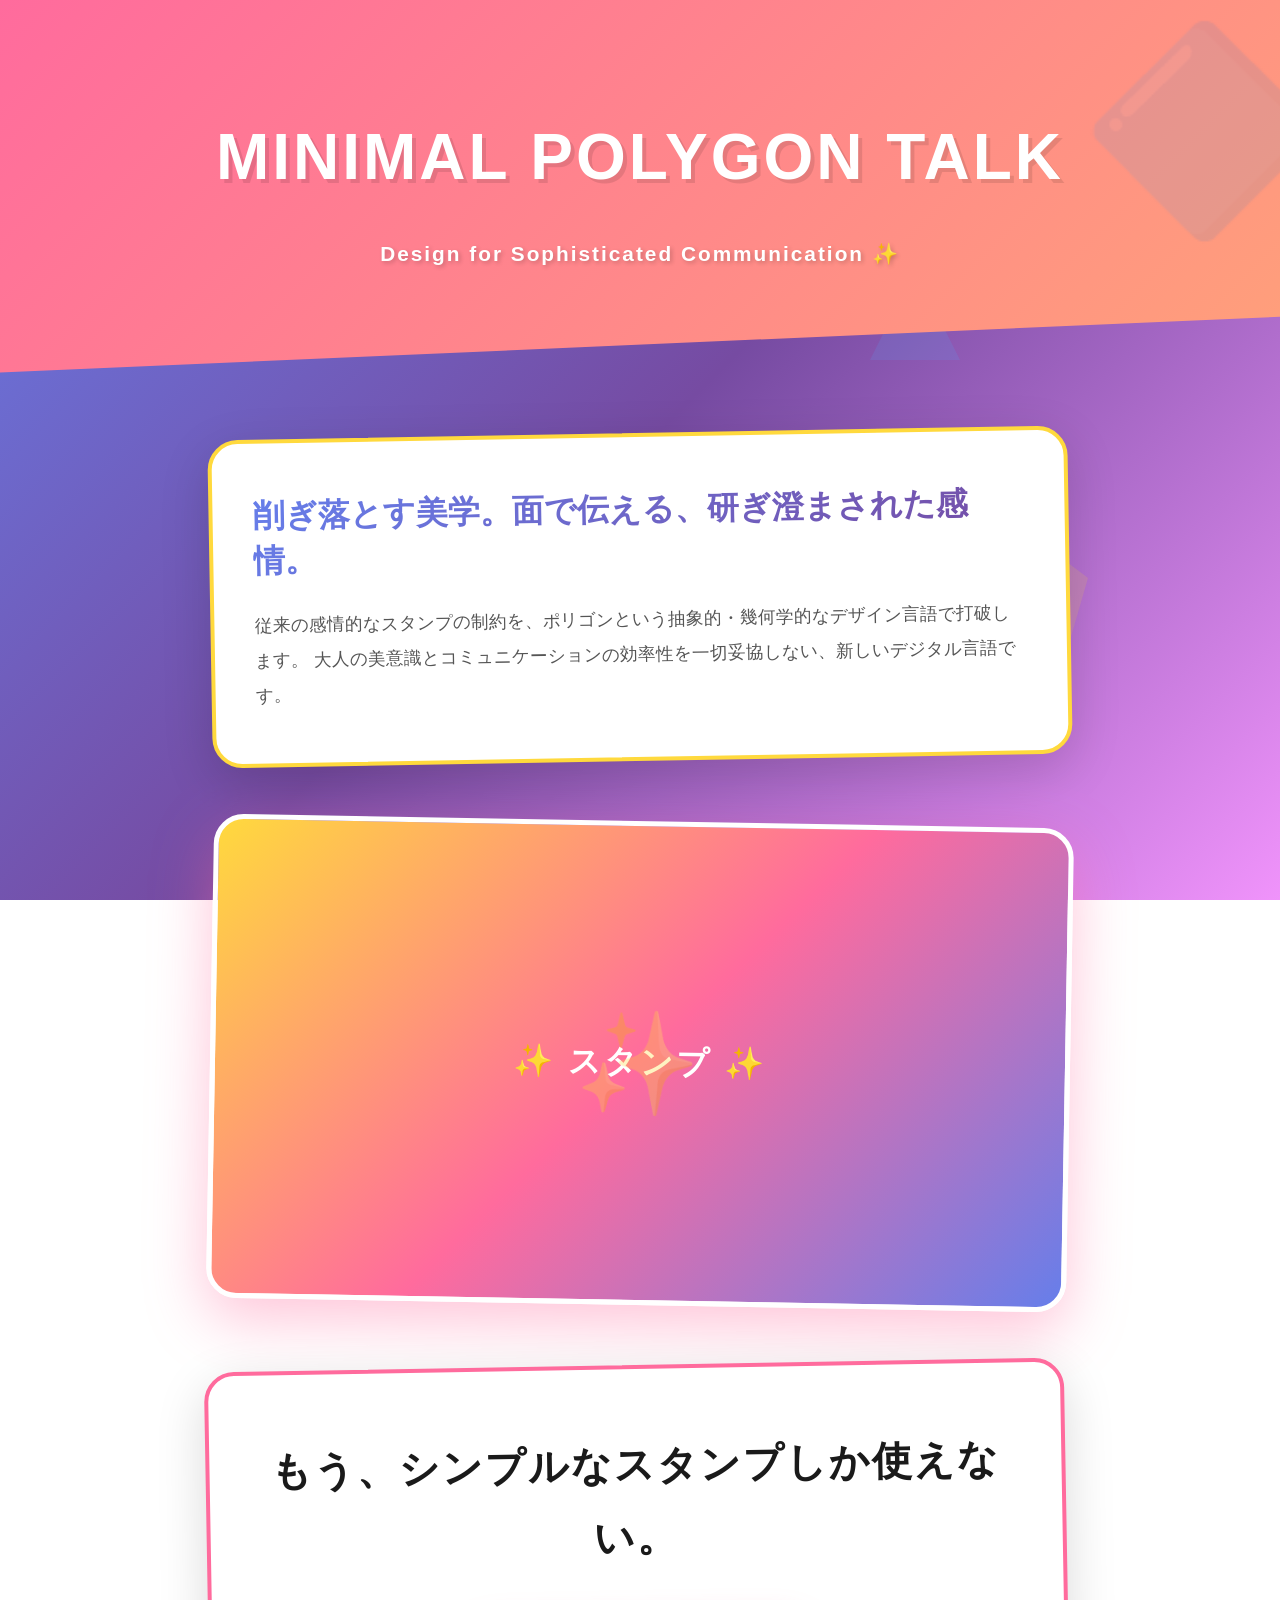
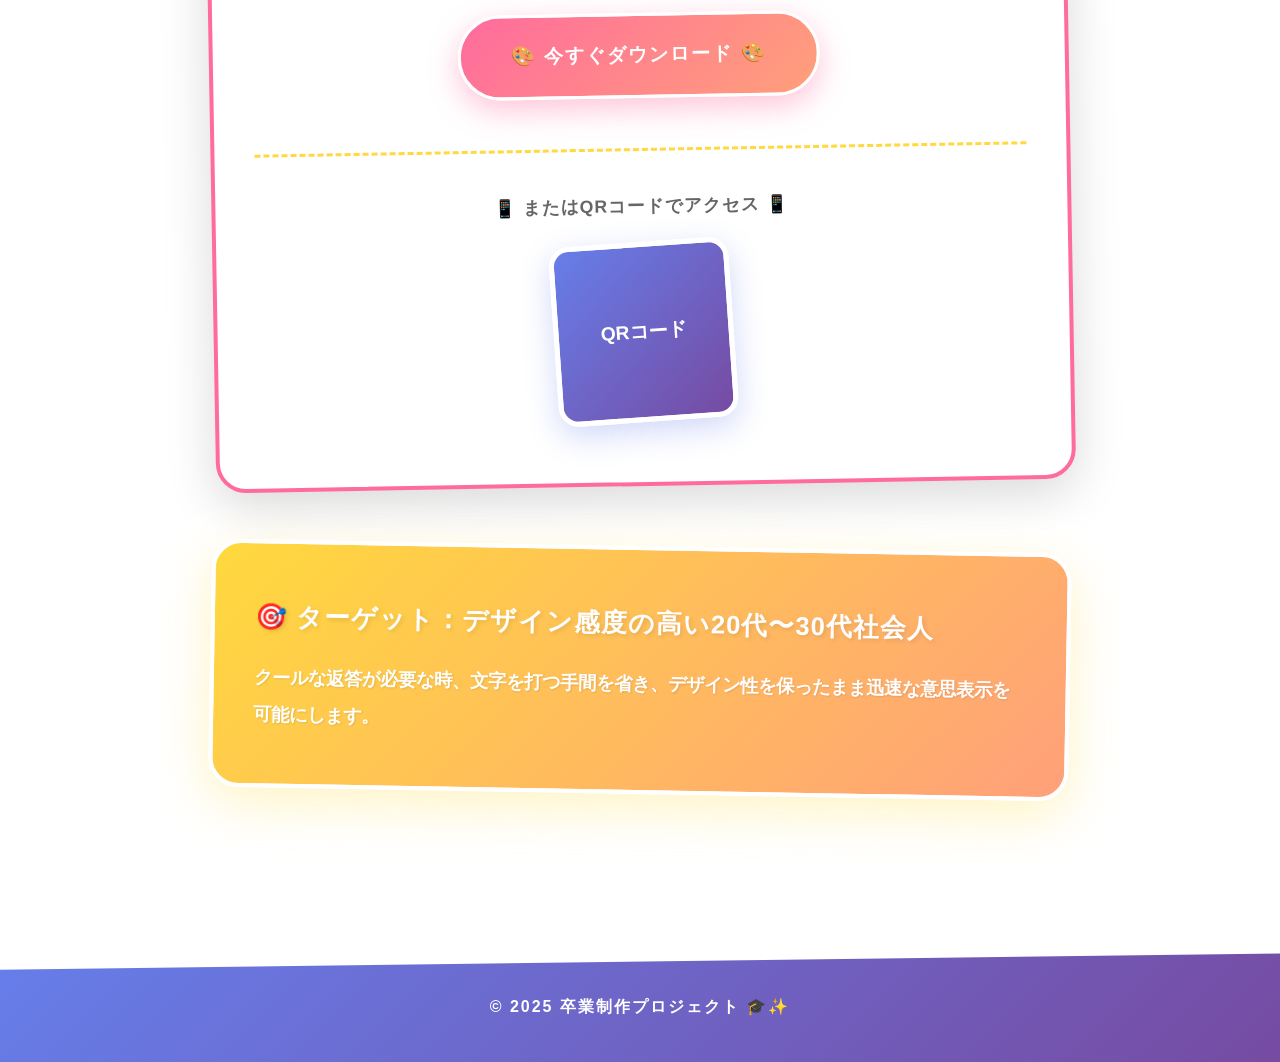
==== index.html @ ce1e74d0 "Rename polygon_stamp_lp.html to index.html" ====
<!DOCTYPE html>
<html lang="ja">
<head>
    <meta charset="UTF-8">
    <meta name="viewport" content="width=device-width, initial-scale=1.0">
    <title>Minimal Polygon Talk - 大人のためのLINEスタンプ</title>
    <style>
        /* ベースリセット */
        * {
            margin: 0;
            padding: 0;
            box-sizing: border-box;
        }
        
        body {
            font-family: 'Helvetica Neue', 'Noto Sans JP', Arial, sans-serif;
            background: linear-gradient(135deg, #667eea 0%, #764ba2 50%, #f093fb 100%);
            background-attachment: fixed;
            color: #333;
            line-height: 1.8;
            text-align: center;
            overflow-x: hidden;
        }
        
        /* 浮遊する図形 */
        .floating-shapes {
            position: fixed;
            top: 0;
            left: 0;
            width: 100%;
            height: 100%;
            pointer-events: none;
            z-index: 0;
            overflow: hidden;
        }
        
        .shape {
            position: absolute;
            opacity: 0.15;
        }
        
        .shape:nth-child(1) {
            width: 80px;
            height: 80px;
            background: #ff6b9d;
            clip-path: polygon(50% 0%, 100% 50%, 50% 100%, 0% 50%);
            top: 10%;
            left: 10%;
            animation: float 20s infinite ease-in-out;
        }
        
        .shape:nth-child(2) {
            width: 100px;
            height: 100px;
            background: #ffd93d;
            clip-path: polygon(50% 0%, 100% 38%, 82% 100%, 18% 100%, 0% 38%);
            top: 60%;
            right: 15%;
            animation: float 15s infinite ease-in-out 2s;
        }
        
        .shape:nth-child(3) {
            width: 60px;
            height: 60px;
            background: #6bcf7f;
            clip-path: polygon(30% 0%, 70% 0%, 100% 30%, 100% 70%, 70% 100%, 30% 100%, 0% 70%, 0% 30%);
            bottom: 20%;
            left: 20%;
            animation: float 18s infinite ease-in-out 4s;
        }
        
        .shape:nth-child(4) {
            width: 90px;
            height: 90px;
            background: #4facfe;
            clip-path: polygon(50% 0%, 0% 100%, 100% 100%);
            top: 30%;
            right: 25%;
            animation: float 22s infinite ease-in-out 1s;
        }
        
        @keyframes float {
            0%, 100% { transform: translate(0, 0) rotate(0deg); }
            25% { transform: translate(30px, -30px) rotate(90deg); }
            50% { transform: translate(0, -60px) rotate(180deg); }
            75% { transform: translate(-30px, -30px) rotate(270deg); }
        }
        
        /* ヘッダー */
        .header {
            background: linear-gradient(135deg, #ff6b9d 0%, #ffa07a 100%);
            color: white;
            padding: 100px 20px;
            position: relative;
            overflow: hidden;
            clip-path: polygon(0 0, 100% 0, 100% 85%, 0 100%);
        }
        
        .header::before {
            content: '🔷';
            position: absolute;
            font-size: 200px;
            opacity: 0.1;
            top: -50px;
            right: -50px;
            animation: spin 20s linear infinite;
        }
        
        @keyframes spin {
            from { transform: rotate(0deg); }
            to { transform: rotate(360deg); }
        }
        
        .header-content {
            position: relative;
            z-index: 1;
        }
        
        .header h1 {
            font-size: clamp(2.5em, 6vw, 4em);
            font-weight: 900;
            margin: 0;
            letter-spacing: 3px;
            text-transform: uppercase;
            animation: bounce 2s ease-in-out infinite;
            text-shadow: 4px 4px 0px rgba(0,0,0,0.1);
        }
        
        @keyframes bounce {
            0%, 100% { transform: translateY(0); }
            50% { transform: translateY(-10px); }
        }
        
        .tagline {
            font-size: clamp(1em, 2.5vw, 1.3em);
            color: #fff;
            margin-top: 20px;
            letter-spacing: 2px;
            font-weight: 600;
            text-shadow: 2px 2px 4px rgba(0,0,0,0.2);
        }
        
        /* メインコンテンツ */
        .content {
            max-width: 900px;
            margin: 0 auto;
            padding: 60px 20px;
            position: relative;
            z-index: 1;
        }
        
        .concept {
            background: white;
            padding: 50px 40px;
            border-radius: 30px;
            box-shadow: 0 15px 50px rgba(0,0,0,0.15);
            margin-bottom: 60px;
            text-align: left;
            transform: rotate(-1deg);
            transition: all 0.3s ease;
            border: 4px solid #ffd93d;
        }
        
        .concept:hover {
            transform: rotate(0deg) scale(1.02);
            box-shadow: 0 20px 60px rgba(0,0,0,0.2);
        }
        
        .concept h2 {
            font-size: clamp(1.5em, 3.5vw, 2em);
            background: linear-gradient(135deg, #667eea 0%, #764ba2 100%);
            -webkit-background-clip: text;
            -webkit-text-fill-color: transparent;
            background-clip: text;
            margin-bottom: 25px;
            font-weight: 900;
            line-height: 1.4;
        }
        
        .concept p {
            font-size: 1.1em;
            color: #555;
            line-height: 2;
            font-weight: 500;
        }
        
        /* ビジュアルセクション */
        .visual {
            margin: 60px 0;
            position: relative;
            transform: rotate(1deg);
            transition: transform 0.3s ease;
        }
        
        .visual:hover {
            transform: rotate(0deg) scale(1.05);
        }
        
        .visual-placeholder {
            background: linear-gradient(135deg, #ffd93d 0%, #ff6b9d 50%, #667eea 100%);
            aspect-ratio: 16/9;
            border-radius: 30px;
            display: flex;
            align-items: center;
            justify-content: center;
            color: white;
            font-size: 2em;
            font-weight: 900;
            letter-spacing: 3px;
            box-shadow: 0 20px 60px rgba(255, 107, 157, 0.4);
            overflow: hidden;
            position: relative;
            border: 5px solid white;
        }
        
        .visual-placeholder::after {
            content: '✨';
            position: absolute;
            font-size: 100px;
            opacity: 0.3;
            animation: pulse-emoji 2s infinite;
        }
        
        @keyframes pulse-emoji {
            0%, 100% { transform: scale(1); opacity: 0.3; }
            50% { transform: scale(1.2); opacity: 0.6; }
        }
        
        .visual img {
            max-width: 100%;
            height: auto;
            border-radius: 30px;
            box-shadow: 0 20px 60px rgba(0,0,0,0.2);
            border: 5px solid white;
        }
        
        /* CTAセクション */
        .call-to-action {
            background: white;
            padding: 60px 40px;
            border-radius: 30px;
            box-shadow: 0 15px 50px rgba(0,0,0,0.15);
            margin-bottom: 60px;
            border: 4px solid #ff6b9d;
            transform: rotate(-1deg);
            transition: transform 0.3s ease;
        }
        
        .call-to-action:hover {
            transform: rotate(0deg);
        }
        
        .call-to-action h3 {
            color: #1a1a1a;
            font-size: clamp(1.8em, 4.5vw, 2.5em);
            margin-bottom: 30px;
            font-weight: 900;
            letter-spacing: 2px;
        }
        
        .buttons {
            margin: 40px 0;
        }
        
        .btn {
            display: inline-block;
            background: linear-gradient(135deg, #ff6b9d 0%, #ffa07a 100%);
            color: white;
            padding: 22px 50px;
            text-decoration: none;
            border-radius: 50px;
            font-weight: 900;
            font-size: 1.2em;
            letter-spacing: 2px;
            transition: all 0.3s ease;
            box-shadow: 0 10px 30px rgba(255, 107, 157, 0.4);
            position: relative;
            text-transform: uppercase;
            border: 3px solid white;
        }
        
        .btn:hover {
            transform: translateY(-5px) scale(1.05);
            box-shadow: 0 15px 40px rgba(255, 107, 157, 0.6);
            animation: wiggle 0.5s ease-in-out;
        }
        
        @keyframes wiggle {
            0%, 100% { transform: translateY(-5px) rotate(0deg); }
            25% { transform: translateY(-5px) rotate(-5deg); }
            75% { transform: translateY(-5px) rotate(5deg); }
        }
        
        .btn span {
            position: relative;
            z-index: 1;
        }
        
        /* QRコード */
        .qr-code {
            margin-top: 50px;
            padding-top: 40px;
            border-top: 3px dashed #ffd93d;
        }
        
        .qr-code p {
            font-size: 1.1em;
            color: #666;
            margin-bottom: 20px;
            letter-spacing: 1px;
            font-weight: 700;
        }
        
        .qr-placeholder {
            width: 180px;
            height: 180px;
            margin: 0 auto;
            background: linear-gradient(135deg, #667eea 0%, #764ba2 100%);
            border: 5px solid white;
            border-radius: 20px;
            display: flex;
            align-items: center;
            justify-content: center;
            color: white;
            font-size: 1.2em;
            font-weight: 900;
            box-shadow: 0 10px 30px rgba(102, 126, 234, 0.3);
            transform: rotate(-3deg);
            transition: transform 0.3s ease;
        }
        
        .qr-placeholder:hover {
            transform: rotate(0deg) scale(1.1);
        }
        
        .qr-code img {
            width: 180px;
            height: 180px;
            border: 5px solid white;
            border-radius: 20px;
            padding: 10px;
            background: white;
            box-shadow: 0 10px 30px rgba(0,0,0,0.2);
        }
        
        /* 詳細セクション */
        .detail {
            background: linear-gradient(135deg, #ffd93d 0%, #ffa07a 100%);
            color: white;
            padding: 50px 40px;
            border-radius: 30px;
            margin-bottom: 40px;
            text-align: left;
            border: 4px solid white;
            transform: rotate(1deg);
            box-shadow: 0 15px 50px rgba(255, 217, 61, 0.3);
        }
        
        .detail h4 {
            font-size: 1.6em;
            margin-bottom: 20px;
            font-weight: 900;
            letter-spacing: 1px;
            text-shadow: 2px 2px 4px rgba(0,0,0,0.1);
        }
        
        .detail p {
            font-size: 1.15em;
            line-height: 2;
            font-weight: 600;
            text-shadow: 1px 1px 2px rgba(0,0,0,0.1);
        }
        
        /* フッター */
        .footer {
            background: linear-gradient(135deg, #667eea 0%, #764ba2 100%);
            color: white;
            padding: 40px 20px;
            font-size: 1em;
            letter-spacing: 2px;
            font-weight: 600;
            clip-path: polygon(0 15%, 100% 0, 100% 100%, 0 100%);
            margin-top: 60px;
        }
        
        /* レスポンシブ */
        @media (max-width: 768px) {
            .header {
                padding: 80px 20px;
            }
            
            .concept, .call-to-action, .detail {
                padding: 40px 25px;
                transform: rotate(0deg);
            }
            
            .content {
                padding: 40px 15px;
            }
            
            .shape {
                display: none;
            }
        }
    </style>
</head>
<body>
    <div class="floating-shapes">
        <div class="shape"></div>
        <div class="shape"></div>
        <div class="shape"></div>
        <div class="shape"></div>
    </div>
    
    <header class="header">
        <div class="header-content">
            <h1>Minimal Polygon Talk</h1>
            <p class="tagline">Design for Sophisticated Communication ✨</p>
        </div>
    </header>
    
    <main class="content">
        <section class="concept">
            <h2>削ぎ落とす美学。面で伝える、研ぎ澄まされた感情。</h2>
            <p>
                従来の感情的なスタンプの制約を、ポリゴンという抽象的・幾何学的なデザイン言語で打破します。
                大人の美意識とコミュニケーションの効率性を一切妥協しない、新しいデジタル言語です。
            </p>
        </section>
        
        <div class="visual">
            <div class="visual-placeholder">
                ✨ スタンプ ✨
            </div>
            <!-- 実際の画像がある場合は以下のコメントを外してください
            <img src="main_visual.png" alt="Minimal Polygon Talk LINEスタンプメイン画像">
            -->
        </div>
        
        <section class="call-to-action">
            <h3>もう、シンプルなスタンプしか使えない。</h3>
            <div class="buttons">
                <a href="#" class="btn">
                    <span>🎨 今すぐダウンロード 🎨</span>
                </a>
            </div>
            
            <div class="qr-code">
                <p>📱 またはQRコードでアクセス 📱</p>
                <div class="qr-placeholder">QRコード</div>
                <!-- 実際のQRコード画像がある場合は以下のコメントを外してください
                <img src="qr_code.png" alt="LINEスタンプQRコード">
                -->
            </div>
        </section>
        
        <section class="detail">
            <h4>🎯 ターゲット：デザイン感度の高い20代〜30代社会人</h4>
            <p>クールな返答が必要な時、文字を打つ手間を省き、デザイン性を保ったまま迅速な意思表示を可能にします。</p>
        </section>
    </main>
    
    <footer class="footer">
        <p>© 2025 卒業制作プロジェクト 🎓✨</p>
    </footer>
</body>
</html>
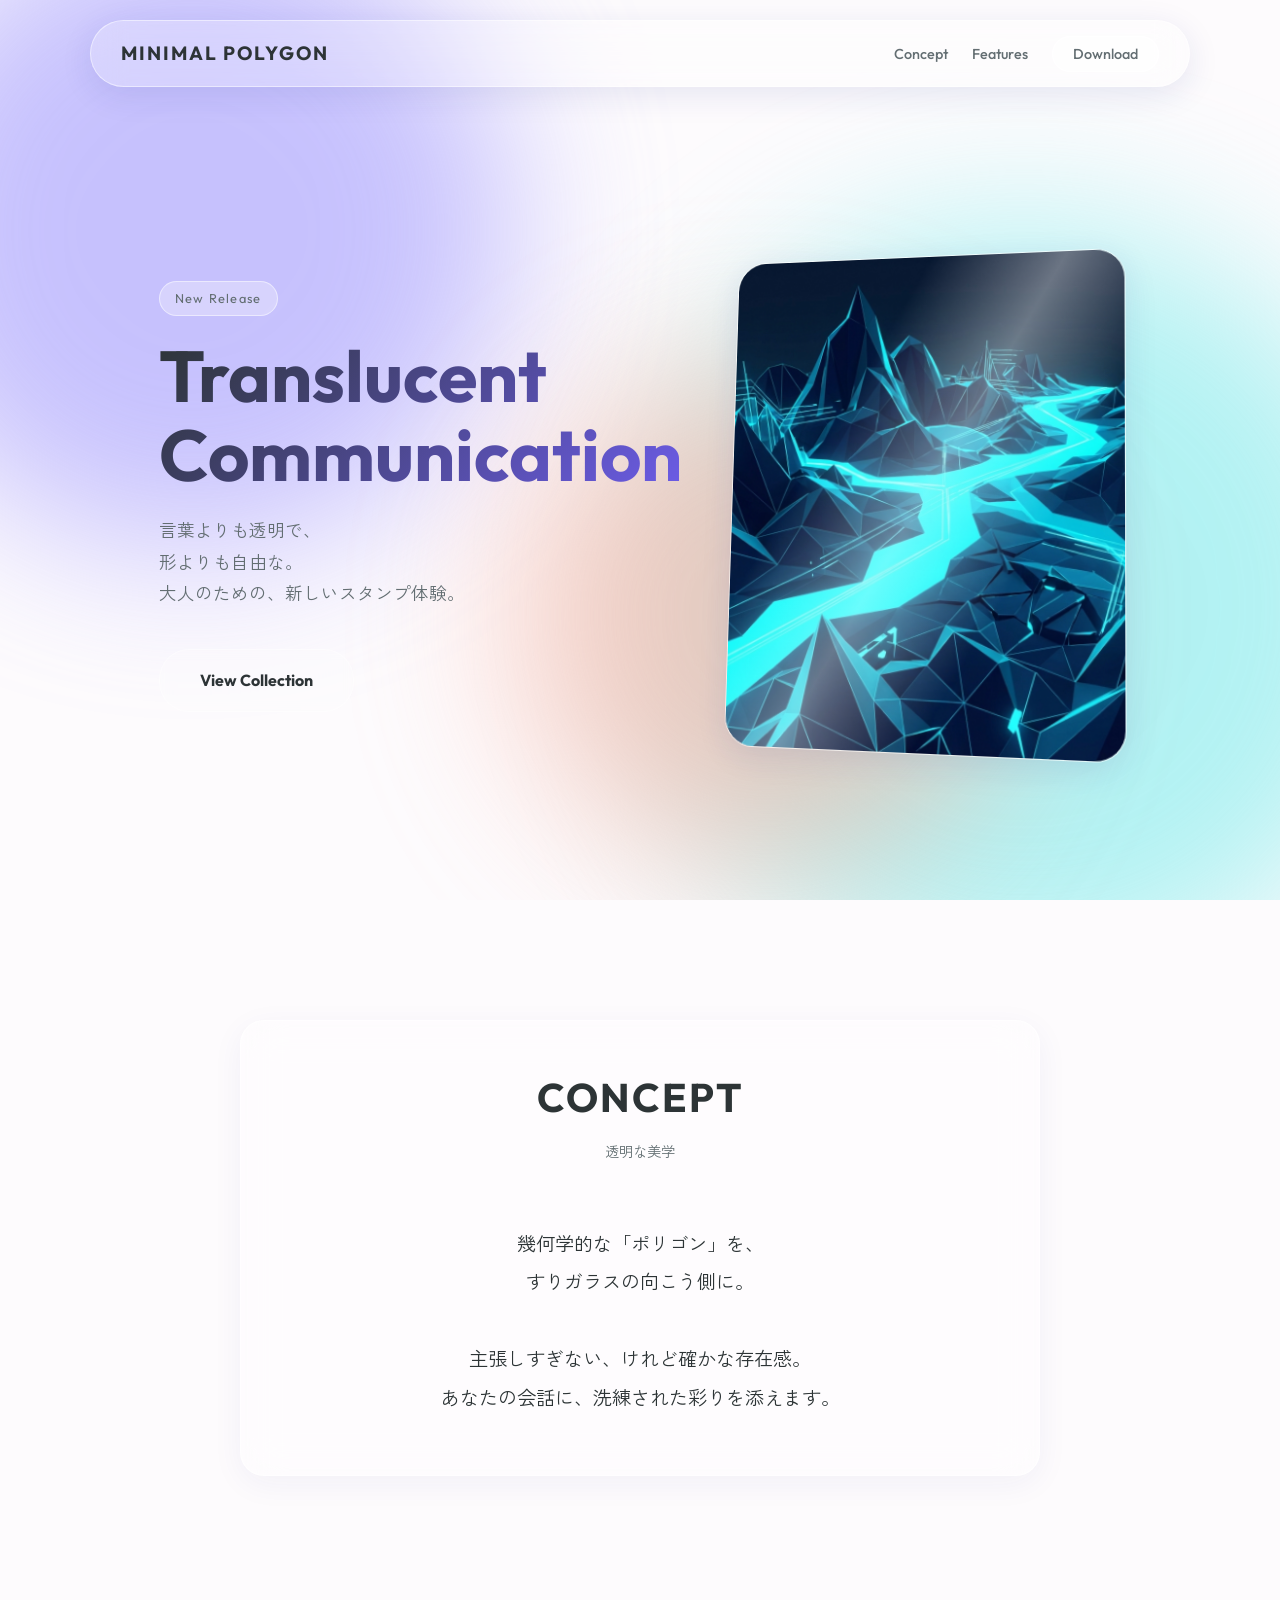
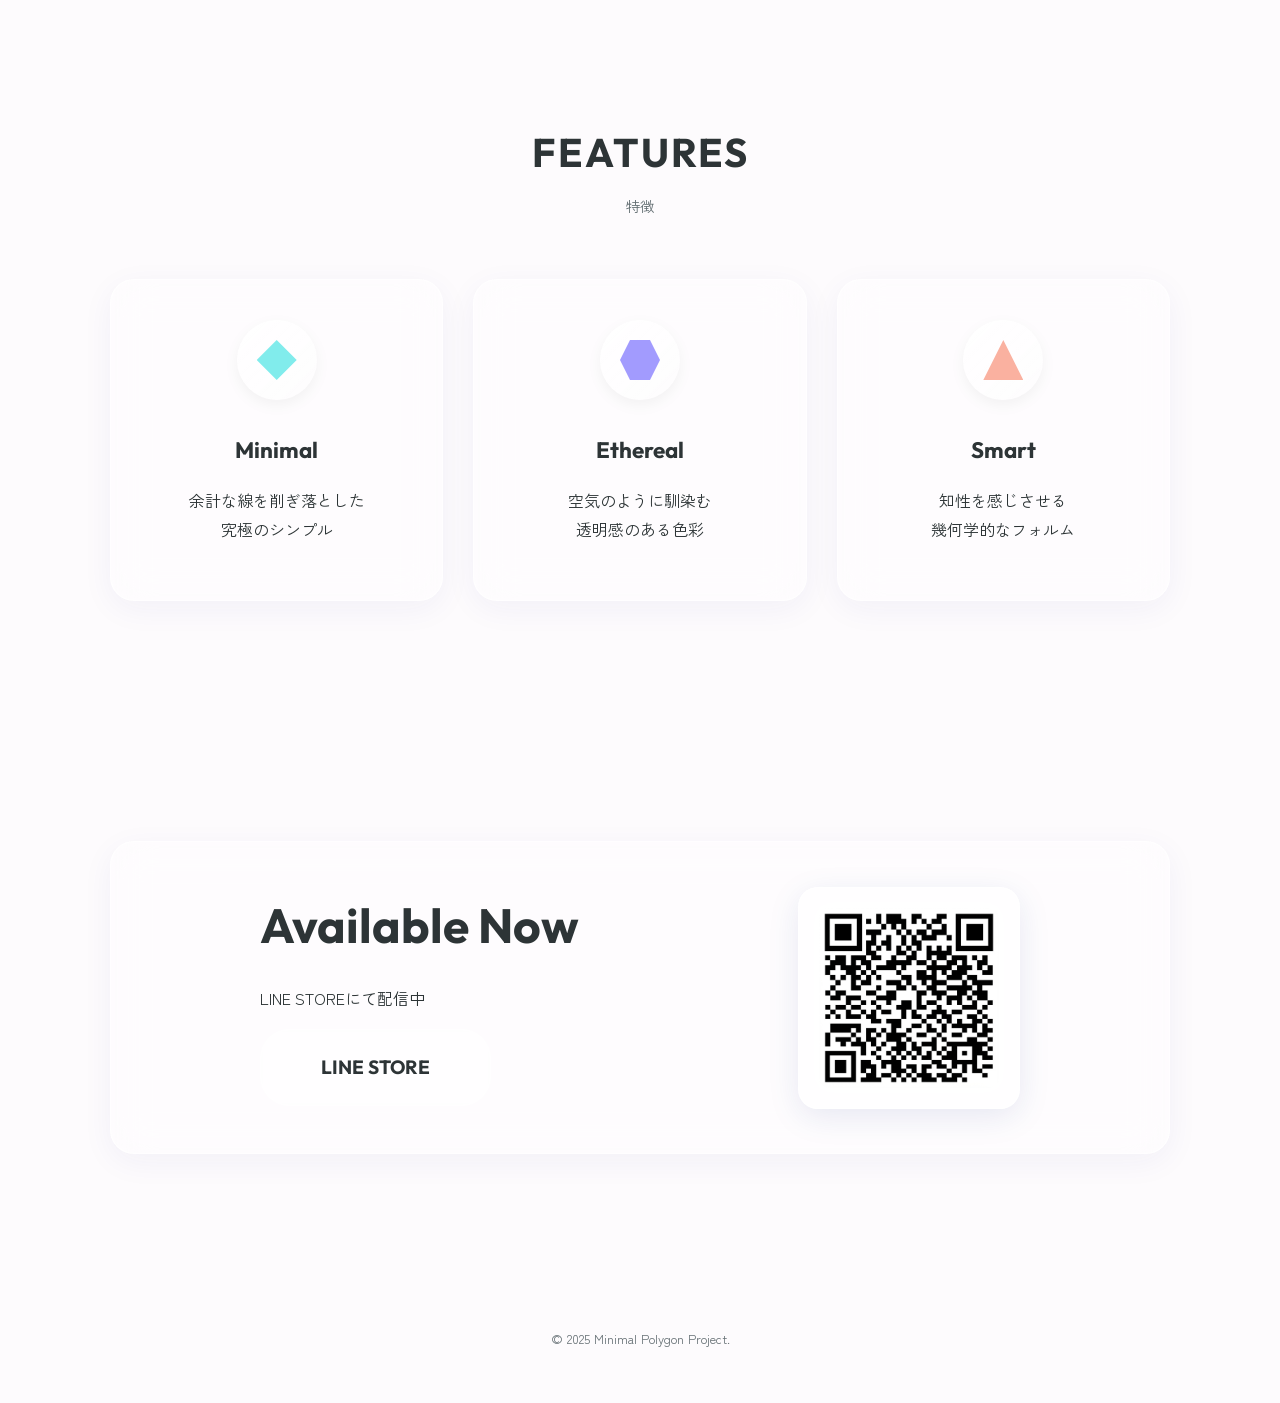
==== commit b33fc3a2: "Feat: Redesign website with Glassmorphism theme" ====
--- a/index.html
+++ b/index.html
@@ -1,467 +1,153 @@
 <!DOCTYPE html>
 <html lang="ja">
+
 <head>
     <meta charset="UTF-8">
     <meta name="viewport" content="width=device-width, initial-scale=1.0">
-    <title>Minimal Polygon Talk - 大人のためのLINEスタンプ</title>
-    <style>
-        /* ベースリセット */
-        * {
-            margin: 0;
-            padding: 0;
-            box-sizing: border-box;
-        }
-        
-        body {
-            font-family: 'Helvetica Neue', 'Noto Sans JP', Arial, sans-serif;
-            background: linear-gradient(135deg, #667eea 0%, #764ba2 50%, #f093fb 100%);
-            background-attachment: fixed;
-            color: #333;
-            line-height: 1.8;
-            text-align: center;
-            overflow-x: hidden;
-        }
-        
-        /* 浮遊する図形 */
-        .floating-shapes {
-            position: fixed;
-            top: 0;
-            left: 0;
-            width: 100%;
-            height: 100%;
-            pointer-events: none;
-            z-index: 0;
-            overflow: hidden;
-        }
-        
-        .shape {
-            position: absolute;
-            opacity: 0.15;
-        }
-        
-        .shape:nth-child(1) {
-            width: 80px;
-            height: 80px;
-            background: #ff6b9d;
-            clip-path: polygon(50% 0%, 100% 50%, 50% 100%, 0% 50%);
-            top: 10%;
-            left: 10%;
-            animation: float 20s infinite ease-in-out;
-        }
-        
-        .shape:nth-child(2) {
-            width: 100px;
-            height: 100px;
-            background: #ffd93d;
-            clip-path: polygon(50% 0%, 100% 38%, 82% 100%, 18% 100%, 0% 38%);
-            top: 60%;
-            right: 15%;
-            animation: float 15s infinite ease-in-out 2s;
-        }
-        
-        .shape:nth-child(3) {
-            width: 60px;
-            height: 60px;
-            background: #6bcf7f;
-            clip-path: polygon(30% 0%, 70% 0%, 100% 30%, 100% 70%, 70% 100%, 30% 100%, 0% 70%, 0% 30%);
-            bottom: 20%;
-            left: 20%;
-            animation: float 18s infinite ease-in-out 4s;
-        }
-        
-        .shape:nth-child(4) {
-            width: 90px;
-            height: 90px;
-            background: #4facfe;
-            clip-path: polygon(50% 0%, 0% 100%, 100% 100%);
-            top: 30%;
-            right: 25%;
-            animation: float 22s infinite ease-in-out 1s;
-        }
-        
-        @keyframes float {
-            0%, 100% { transform: translate(0, 0) rotate(0deg); }
-            25% { transform: translate(30px, -30px) rotate(90deg); }
-            50% { transform: translate(0, -60px) rotate(180deg); }
-            75% { transform: translate(-30px, -30px) rotate(270deg); }
-        }
-        
-        /* ヘッダー */
-        .header {
-            background: linear-gradient(135deg, #ff6b9d 0%, #ffa07a 100%);
-            color: white;
-            padding: 100px 20px;
-            position: relative;
-            overflow: hidden;
-            clip-path: polygon(0 0, 100% 0, 100% 85%, 0 100%);
-        }
-        
-        .header::before {
-            content: '🔷';
-            position: absolute;
-            font-size: 200px;
-            opacity: 0.1;
-            top: -50px;
-            right: -50px;
-            animation: spin 20s linear infinite;
-        }
-        
-        @keyframes spin {
-            from { transform: rotate(0deg); }
-            to { transform: rotate(360deg); }
-        }
-        
-        .header-content {
-            position: relative;
-            z-index: 1;
-        }
-        
-        .header h1 {
-            font-size: clamp(2.5em, 6vw, 4em);
-            font-weight: 900;
-            margin: 0;
-            letter-spacing: 3px;
-            text-transform: uppercase;
-            animation: bounce 2s ease-in-out infinite;
-            text-shadow: 4px 4px 0px rgba(0,0,0,0.1);
-        }
-        
-        @keyframes bounce {
-            0%, 100% { transform: translateY(0); }
-            50% { transform: translateY(-10px); }
-        }
-        
-        .tagline {
-            font-size: clamp(1em, 2.5vw, 1.3em);
-            color: #fff;
-            margin-top: 20px;
-            letter-spacing: 2px;
-            font-weight: 600;
-            text-shadow: 2px 2px 4px rgba(0,0,0,0.2);
-        }
-        
-        /* メインコンテンツ */
-        .content {
-            max-width: 900px;
-            margin: 0 auto;
-            padding: 60px 20px;
-            position: relative;
-            z-index: 1;
-        }
-        
-        .concept {
-            background: white;
-            padding: 50px 40px;
-            border-radius: 30px;
-            box-shadow: 0 15px 50px rgba(0,0,0,0.15);
-            margin-bottom: 60px;
-            text-align: left;
-            transform: rotate(-1deg);
-            transition: all 0.3s ease;
-            border: 4px solid #ffd93d;
-        }
-        
-        .concept:hover {
-            transform: rotate(0deg) scale(1.02);
-            box-shadow: 0 20px 60px rgba(0,0,0,0.2);
-        }
-        
-        .concept h2 {
-            font-size: clamp(1.5em, 3.5vw, 2em);
-            background: linear-gradient(135deg, #667eea 0%, #764ba2 100%);
-            -webkit-background-clip: text;
-            -webkit-text-fill-color: transparent;
-            background-clip: text;
-            margin-bottom: 25px;
-            font-weight: 900;
-            line-height: 1.4;
-        }
-        
-        .concept p {
-            font-size: 1.1em;
-            color: #555;
-            line-height: 2;
-            font-weight: 500;
-        }
-        
-        /* ビジュアルセクション */
-        .visual {
-            margin: 60px 0;
-            position: relative;
-            transform: rotate(1deg);
-            transition: transform 0.3s ease;
-        }
-        
-        .visual:hover {
-            transform: rotate(0deg) scale(1.05);
-        }
-        
-        .visual-placeholder {
-            background: linear-gradient(135deg, #ffd93d 0%, #ff6b9d 50%, #667eea 100%);
-            aspect-ratio: 16/9;
-            border-radius: 30px;
-            display: flex;
-            align-items: center;
-            justify-content: center;
-            color: white;
-            font-size: 2em;
-            font-weight: 900;
-            letter-spacing: 3px;
-            box-shadow: 0 20px 60px rgba(255, 107, 157, 0.4);
-            overflow: hidden;
-            position: relative;
-            border: 5px solid white;
-        }
-        
-        .visual-placeholder::after {
-            content: '✨';
-            position: absolute;
-            font-size: 100px;
-            opacity: 0.3;
-            animation: pulse-emoji 2s infinite;
-        }
-        
-        @keyframes pulse-emoji {
-            0%, 100% { transform: scale(1); opacity: 0.3; }
-            50% { transform: scale(1.2); opacity: 0.6; }
-        }
-        
-        .visual img {
-            max-width: 100%;
-            height: auto;
-            border-radius: 30px;
-            box-shadow: 0 20px 60px rgba(0,0,0,0.2);
-            border: 5px solid white;
-        }
-        
-        /* CTAセクション */
-        .call-to-action {
-            background: white;
-            padding: 60px 40px;
-            border-radius: 30px;
-            box-shadow: 0 15px 50px rgba(0,0,0,0.15);
-            margin-bottom: 60px;
-            border: 4px solid #ff6b9d;
-            transform: rotate(-1deg);
-            transition: transform 0.3s ease;
-        }
-        
-        .call-to-action:hover {
-            transform: rotate(0deg);
-        }
-        
-        .call-to-action h3 {
-            color: #1a1a1a;
-            font-size: clamp(1.8em, 4.5vw, 2.5em);
-            margin-bottom: 30px;
-            font-weight: 900;
-            letter-spacing: 2px;
-        }
-        
-        .buttons {
-            margin: 40px 0;
-        }
-        
-        .btn {
-            display: inline-block;
-            background: linear-gradient(135deg, #ff6b9d 0%, #ffa07a 100%);
-            color: white;
-            padding: 22px 50px;
-            text-decoration: none;
-            border-radius: 50px;
-            font-weight: 900;
-            font-size: 1.2em;
-            letter-spacing: 2px;
-            transition: all 0.3s ease;
-            box-shadow: 0 10px 30px rgba(255, 107, 157, 0.4);
-            position: relative;
-            text-transform: uppercase;
-            border: 3px solid white;
-        }
-        
-        .btn:hover {
-            transform: translateY(-5px) scale(1.05);
-            box-shadow: 0 15px 40px rgba(255, 107, 157, 0.6);
-            animation: wiggle 0.5s ease-in-out;
-        }
-        
-        @keyframes wiggle {
-            0%, 100% { transform: translateY(-5px) rotate(0deg); }
-            25% { transform: translateY(-5px) rotate(-5deg); }
-            75% { transform: translateY(-5px) rotate(5deg); }
-        }
-        
-        .btn span {
-            position: relative;
-            z-index: 1;
-        }
-        
-        /* QRコード */
-        .qr-code {
-            margin-top: 50px;
-            padding-top: 40px;
-            border-top: 3px dashed #ffd93d;
-        }
-        
-        .qr-code p {
-            font-size: 1.1em;
-            color: #666;
-            margin-bottom: 20px;
-            letter-spacing: 1px;
-            font-weight: 700;
-        }
-        
-        .qr-placeholder {
-            width: 180px;
-            height: 180px;
-            margin: 0 auto;
-            background: linear-gradient(135deg, #667eea 0%, #764ba2 100%);
-            border: 5px solid white;
-            border-radius: 20px;
-            display: flex;
-            align-items: center;
-            justify-content: center;
-            color: white;
-            font-size: 1.2em;
-            font-weight: 900;
-            box-shadow: 0 10px 30px rgba(102, 126, 234, 0.3);
-            transform: rotate(-3deg);
-            transition: transform 0.3s ease;
-        }
-        
-        .qr-placeholder:hover {
-            transform: rotate(0deg) scale(1.1);
-        }
-        
-        .qr-code img {
-            width: 180px;
-            height: 180px;
-            border: 5px solid white;
-            border-radius: 20px;
-            padding: 10px;
-            background: white;
-            box-shadow: 0 10px 30px rgba(0,0,0,0.2);
-        }
-        
-        /* 詳細セクション */
-        .detail {
-            background: linear-gradient(135deg, #ffd93d 0%, #ffa07a 100%);
-            color: white;
-            padding: 50px 40px;
-            border-radius: 30px;
-            margin-bottom: 40px;
-            text-align: left;
-            border: 4px solid white;
-            transform: rotate(1deg);
-            box-shadow: 0 15px 50px rgba(255, 217, 61, 0.3);
-        }
-        
-        .detail h4 {
-            font-size: 1.6em;
-            margin-bottom: 20px;
-            font-weight: 900;
-            letter-spacing: 1px;
-            text-shadow: 2px 2px 4px rgba(0,0,0,0.1);
-        }
-        
-        .detail p {
-            font-size: 1.15em;
-            line-height: 2;
-            font-weight: 600;
-            text-shadow: 1px 1px 2px rgba(0,0,0,0.1);
-        }
-        
-        /* フッター */
-        .footer {
-            background: linear-gradient(135deg, #667eea 0%, #764ba2 100%);
-            color: white;
-            padding: 40px 20px;
-            font-size: 1em;
-            letter-spacing: 2px;
-            font-weight: 600;
-            clip-path: polygon(0 15%, 100% 0, 100% 100%, 0 100%);
-            margin-top: 60px;
-        }
-        
-        /* レスポンシブ */
-        @media (max-width: 768px) {
-            .header {
-                padding: 80px 20px;
-            }
-            
-            .concept, .call-to-action, .detail {
-                padding: 40px 25px;
-                transform: rotate(0deg);
-            }
-            
-            .content {
-                padding: 40px 15px;
-            }
-            
-            .shape {
-                display: none;
-            }
-        }
-    </style>
+    <title>Minimal Polygon - Ethereal Edition</title>
+    <link rel="preconnect" href="https://fonts.googleapis.com">
+    <link rel="preconnect" href="https://fonts.gstatic.com" crossorigin>
+    <link
+        href="https://fonts.googleapis.com/css2?family=Outfit:wght@300;500;700&family=Zen+Kaku+Gothic+New:wght@300;500;700&display=swap"
+        rel="stylesheet">
+    <link rel="stylesheet" href="style.css">
 </head>
+
 <body>
-    <div class="floating-shapes">
-        <div class="shape"></div>
-        <div class="shape"></div>
-        <div class="shape"></div>
-        <div class="shape"></div>
+
+    <!-- Ambient Background -->
+    <div class="ambient-bg">
+        <div class="orb orb-1"></div>
+        <div class="orb orb-2"></div>
+        <div class="orb orb-3"></div>
     </div>
-    
-    <header class="header">
-        <div class="header-content">
-            <h1>Minimal Polygon Talk</h1>
-            <p class="tagline">Design for Sophisticated Communication ✨</p>
+
+    <header class="header glass">
+        <div class="container">
+            <h1 class="logo">MINIMAL POLYGON</h1>
+            <nav class="nav">
+                <a href="#concept">Concept</a>
+                <a href="#features">Features</a>
+                <a href="#download" class="btn-glass-nav">Download</a>
+            </nav>
         </div>
     </header>
-    
-    <main class="content">
-        <section class="concept">
-            <h2>削ぎ落とす美学。面で伝える、研ぎ澄まされた感情。</h2>
-            <p>
-                従来の感情的なスタンプの制約を、ポリゴンという抽象的・幾何学的なデザイン言語で打破します。
-                大人の美意識とコミュニケーションの効率性を一切妥協しない、新しいデジタル言語です。
-            </p>
-        </section>
-        
-        <div class="visual">
-            <div class="visual-placeholder">
-                ✨ スタンプ ✨
-            </div>
-            <!-- 実際の画像がある場合は以下のコメントを外してください
-            <img src="main_visual.png" alt="Minimal Polygon Talk LINEスタンプメイン画像">
-            -->
-        </div>
-        
-        <section class="call-to-action">
-            <h3>もう、シンプルなスタンプしか使えない。</h3>
-            <div class="buttons">
-                <a href="#" class="btn">
-                    <span>🎨 今すぐダウンロード 🎨</span>
-                </a>
-            </div>
-            
-            <div class="qr-code">
-                <p>📱 またはQRコードでアクセス 📱</p>
-                <div class="qr-placeholder">QRコード</div>
-                <!-- 実際のQRコード画像がある場合は以下のコメントを外してください
-                <img src="qr_code.png" alt="LINEスタンプQRコード">
-                -->
+
+    <main>
+        <section class="hero">
+            <div class="container hero-content">
+                <div class="hero-text">
+                    <span class="badge-glass">New Release</span>
+                    <h2 class="hero-title">Translucent<br>Communication</h2>
+                    <p class="hero-desc">
+                        言葉よりも透明で、<br>
+                        形よりも自由な。<br>
+                        大人のための、新しいスタンプ体験。
+                    </p>
+                    <a href="#download" class="btn-glass-primary">View Collection</a>
+                </div>
+                <div class="hero-visual">
+                    <div class="prism-card glass floating">
+                        <img src="main_visual.png" alt="Main Visual" class="hero-img">
+                        <div class="shine"></div>
+                    </div>
+                </div>
             </div>
         </section>
-        
-        <section class="detail">
-            <h4>🎯 ターゲット：デザイン感度の高い20代〜30代社会人</h4>
-            <p>クールな返答が必要な時、文字を打つ手間を省き、デザイン性を保ったまま迅速な意思表示を可能にします。</p>
+
+        <section id="concept" class="section concept">
+            <div class="container">
+                <div class="glass-card concept-card reveal-up">
+                    <div class="section-header">
+                        <h3 class="section-title">CONCEPT</h3>
+                        <p class="section-subtitle">透明な美学</p>
+                    </div>
+                    <p class="concept-text">
+                        幾何学的な「ポリゴン」を、<br>
+                        すりガラスの向こう側に。<br>
+                        <br>
+                        主張しすぎない、けれど確かな存在感。<br>
+                        あなたの会話に、洗練された彩りを添えます。
+                    </p>
+                </div>
+            </div>
+        </section>
+
+        <section id="features" class="section features">
+            <div class="container">
+                <div class="section-header">
+                    <h3 class="section-title">FEATURES</h3>
+                    <p class="section-subtitle">特徴</p>
+                </div>
+                <div class="feature-grid">
+                    <div class="glass-card feature-card reveal-up" style="transition-delay: 0.1s;">
+                        <div class="icon-box">
+                            <div class="polygon-icon diamond"></div>
+                        </div>
+                        <h4>Minimal</h4>
+                        <p>余計な線を削ぎ落とした<br>究極のシンプル</p>
+                    </div>
+                    <div class="glass-card feature-card reveal-up" style="transition-delay: 0.2s;">
+                        <div class="icon-box">
+                            <div class="polygon-icon hexagon"></div>
+                        </div>
+                        <h4>Ethereal</h4>
+                        <p>空気のように馴染む<br>透明感のある色彩</p>
+                    </div>
+                    <div class="glass-card feature-card reveal-up" style="transition-delay: 0.3s;">
+                        <div class="icon-box">
+                            <div class="polygon-icon triangle"></div>
+                        </div>
+                        <h4>Smart</h4>
+                        <p>知性を感じさせる<br>幾何学的なフォルム</p>
+                    </div>
+                </div>
+            </div>
+        </section>
+
+        <section id="download" class="section download">
+            <div class="container">
+                <div class="glass-card download-card reveal-up">
+                    <div class="download-content">
+                        <div class="text-area">
+                            <h3>Available Now</h3>
+                            <p>LINE STOREにて配信中</p>
+                            <a href="#" class="btn-glass-primary btn-large">
+                                <span>LINE STORE</span>
+                                <div class="glow"></div>
+                            </a>
+                        </div>
+                        <div class="qr-area">
+                            <div class="qr-frame glass">
+                                <img src="qr_code.png" alt="QR Code">
+                            </div>
+                        </div>
+                    </div>
+                </div>
+            </div>
         </section>
     </main>
-    
+
     <footer class="footer">
-        <p>© 2025 卒業制作プロジェクト 🎓✨</p>
+        <div class="container">
+            <p>&copy; 2025 Minimal Polygon Project.</p>
+        </div>
     </footer>
+
+    <script>
+        // Simple scroll reveal
+        document.addEventListener('DOMContentLoaded', () => {
+            const observer = new IntersectionObserver((entries) => {
+                entries.forEach(entry => {
+                    if (entry.isIntersecting) {
+                        entry.target.classList.add('in-view');
+                    }
+                });
+            }, { threshold: 0.1 });
+
+            document.querySelectorAll('.reveal-up').forEach(el => observer.observe(el));
+        });
+    </script>
 </body>
-</html>
+
+</html>
--- a/style.css
+++ b/style.css
@@ -0,0 +1,497 @@
+/* Reset & Base */
+*,
+*::before,
+*::after {
+    box-sizing: border-box;
+}
+
+:root {
+    /* Ethereal Palette */
+    --bg-base: #fdfbfd;
+    --glass-bg: rgba(255, 255, 255, 0.25);
+    --glass-border: rgba(255, 255, 255, 0.5);
+    --glass-shadow: rgba(31, 38, 135, 0.1);
+
+    --text-main: #2d3436;
+    --text-sub: #636e72;
+    --accent-primary: #a29bfe;
+    /* Soft Purple */
+    --accent-secondary: #81ecec;
+    /* Soft Cyan */
+    --accent-pink: #fab1a0;
+    /* Soft Pink */
+
+    /* Fonts */
+    --font-en: 'Outfit', sans-serif;
+    --font-jp: 'Zen Kaku Gothic New', sans-serif;
+}
+
+body {
+    margin: 0;
+    font-family: var(--font-jp);
+    background-color: var(--bg-base);
+    color: var(--text-main);
+    line-height: 1.8;
+    overflow-x: hidden;
+    min-height: 100vh;
+}
+
+a {
+    text-decoration: none;
+    color: inherit;
+    transition: 0.3s;
+}
+
+img {
+    max-width: 100%;
+    height: auto;
+    display: block;
+}
+
+.container {
+    max-width: 1100px;
+    margin: 0 auto;
+    padding: 0 20px;
+}
+
+/* Ambient Background (Mesh Gradient) */
+.ambient-bg {
+    position: fixed;
+    top: 0;
+    left: 0;
+    width: 100vw;
+    height: 100vh;
+    z-index: -1;
+    overflow: hidden;
+    background: #fdfbfd;
+}
+
+.orb {
+    position: absolute;
+    border-radius: 50%;
+    filter: blur(80px);
+    opacity: 0.6;
+    animation: move-orb 20s infinite alternate;
+}
+
+.orb-1 {
+    top: -10%;
+    left: -10%;
+    width: 50vw;
+    height: 50vw;
+    background: var(--accent-primary);
+    animation-duration: 25s;
+}
+
+.orb-2 {
+    bottom: -10%;
+    right: -10%;
+    width: 60vw;
+    height: 60vw;
+    background: var(--accent-secondary);
+    animation-duration: 30s;
+    animation-delay: -5s;
+}
+
+.orb-3 {
+    top: 40%;
+    left: 40%;
+    width: 40vw;
+    height: 40vw;
+    background: var(--accent-pink);
+    animation-duration: 20s;
+    animation-delay: -10s;
+}
+
+@keyframes move-orb {
+    0% {
+        transform: translate(0, 0) scale(1);
+    }
+
+    100% {
+        transform: translate(30px, 50px) scale(1.1);
+    }
+}
+
+/* Glass Utility */
+.glass {
+    background: var(--glass-bg);
+    backdrop-filter: blur(16px);
+    -webkit-backdrop-filter: blur(16px);
+    border: 1px solid var(--glass-border);
+    box-shadow: 0 8px 32px 0 var(--glass-shadow);
+}
+
+.glass-card {
+    background: rgba(255, 255, 255, 0.4);
+    backdrop-filter: blur(20px);
+    -webkit-backdrop-filter: blur(20px);
+    border: 1px solid rgba(255, 255, 255, 0.6);
+    box-shadow: 0 8px 32px 0 rgba(31, 38, 135, 0.05);
+    border-radius: 24px;
+    padding: 40px;
+}
+
+/* Header */
+.header {
+    position: fixed;
+    top: 20px;
+    left: 50%;
+    transform: translateX(-50%);
+    width: 90%;
+    max-width: 1100px;
+    padding: 15px 30px;
+    border-radius: 50px;
+    z-index: 100;
+    display: flex;
+    justify-content: space-between;
+    align-items: center;
+}
+
+.header .container {
+    display: flex;
+    justify-content: space-between;
+    align-items: center;
+    width: 100%;
+    padding: 0;
+}
+
+.logo {
+    font-family: var(--font-en);
+    font-size: 1.2rem;
+    font-weight: 700;
+    letter-spacing: 0.1em;
+    color: var(--text-main);
+    margin: 0;
+}
+
+.nav a {
+    margin-left: 20px;
+    font-family: var(--font-en);
+    font-size: 0.9rem;
+    font-weight: 500;
+    color: var(--text-sub);
+}
+
+.nav a:hover {
+    color: var(--accent-primary);
+}
+
+.btn-glass-nav {
+    background: rgba(255, 255, 255, 0.5);
+    padding: 8px 20px;
+    border-radius: 20px;
+    border: 1px solid rgba(255, 255, 255, 0.8);
+    transition: 0.3s;
+}
+
+.btn-glass-nav:hover {
+    background: var(--accent-primary);
+    color: white !important;
+    border-color: var(--accent-primary);
+}
+
+/* Hero Section */
+.hero {
+    min-height: 100vh;
+    display: flex;
+    align-items: center;
+    padding-top: 100px;
+    /* Space for fixed header */
+}
+
+.hero-content {
+    display: flex;
+    align-items: center;
+    justify-content: space-between;
+}
+
+.hero-text {
+    flex: 1;
+    padding-right: 40px;
+}
+
+.badge-glass {
+    display: inline-block;
+    padding: 5px 15px;
+    background: rgba(255, 255, 255, 0.3);
+    border: 1px solid rgba(255, 255, 255, 0.5);
+    border-radius: 20px;
+    font-size: 0.8rem;
+    font-family: var(--font-en);
+    letter-spacing: 0.1em;
+    margin-bottom: 20px;
+    color: var(--text-sub);
+}
+
+.hero-title {
+    font-family: var(--font-en);
+    font-size: 4.5rem;
+    line-height: 1.1;
+    margin: 0 0 20px;
+    background: linear-gradient(135deg, var(--text-main) 0%, #6c5ce7 100%);
+    -webkit-background-clip: text;
+    -webkit-text-fill-color: transparent;
+}
+
+.hero-desc {
+    font-size: 1.1rem;
+    color: var(--text-sub);
+    margin-bottom: 40px;
+}
+
+.hero-visual {
+    flex: 1;
+    display: flex;
+    justify-content: center;
+    perspective: 1000px;
+}
+
+.prism-card {
+    position: relative;
+    width: 400px;
+    height: 500px;
+    border-radius: 30px;
+    overflow: hidden;
+    transform: rotateY(-10deg) rotateX(5deg);
+    transition: transform 0.5s ease;
+}
+
+.prism-card:hover {
+    transform: rotateY(0deg) rotateX(0deg);
+}
+
+.hero-img {
+    width: 100%;
+    height: 100%;
+    object-fit: cover;
+    mix-blend-mode: multiply;
+    /* Blend with glass */
+}
+
+.shine {
+    position: absolute;
+    top: 0;
+    left: 0;
+    width: 100%;
+    height: 100%;
+    background: linear-gradient(120deg, transparent 30%, rgba(255, 255, 255, 0.4) 50%, transparent 70%);
+    pointer-events: none;
+}
+
+/* Buttons */
+.btn-glass-primary {
+    display: inline-block;
+    position: relative;
+    padding: 16px 40px;
+    background: rgba(255, 255, 255, 0.2);
+    border: 1px solid rgba(255, 255, 255, 0.4);
+    border-radius: 30px;
+    color: var(--text-main);
+    font-family: var(--font-en);
+    font-weight: 700;
+    overflow: hidden;
+    backdrop-filter: blur(4px);
+    transition: 0.3s;
+}
+
+.btn-glass-primary:hover {
+    background: rgba(255, 255, 255, 0.6);
+    transform: translateY(-2px);
+    box-shadow: 0 10px 20px rgba(0, 0, 0, 0.05);
+}
+
+.btn-large {
+    font-size: 1.2rem;
+    padding: 20px 60px;
+}
+
+/* Sections */
+.section {
+    padding: 120px 0;
+}
+
+.section-header {
+    text-align: center;
+    margin-bottom: 60px;
+}
+
+.section-title {
+    font-family: var(--font-en);
+    font-size: 2.5rem;
+    margin: 0;
+    color: var(--text-main);
+    letter-spacing: 0.05em;
+}
+
+.section-subtitle {
+    font-size: 0.9rem;
+    color: var(--text-sub);
+    margin-top: 5px;
+}
+
+/* Concept */
+.concept-card {
+    max-width: 800px;
+    margin: 0 auto;
+    text-align: center;
+}
+
+.concept-text {
+    font-size: 1.2rem;
+    line-height: 2;
+}
+
+/* Features */
+.feature-grid {
+    display: grid;
+    grid-template-columns: repeat(auto-fit, minmax(280px, 1fr));
+    gap: 30px;
+}
+
+.feature-card {
+    text-align: center;
+    transition: transform 0.3s;
+}
+
+.feature-card:hover {
+    transform: translateY(-10px);
+}
+
+.icon-box {
+    width: 80px;
+    height: 80px;
+    margin: 0 auto 20px;
+    display: flex;
+    align-items: center;
+    justify-content: center;
+    background: linear-gradient(135deg, rgba(255, 255, 255, 0.8), rgba(255, 255, 255, 0.2));
+    border-radius: 50%;
+    box-shadow: 0 5px 15px rgba(0, 0, 0, 0.05);
+}
+
+.polygon-icon {
+    width: 40px;
+    height: 40px;
+    background: var(--accent-primary);
+}
+
+.diamond {
+    clip-path: polygon(50% 0%, 100% 50%, 50% 100%, 0% 50%);
+    background: var(--accent-secondary);
+}
+
+.hexagon {
+    clip-path: polygon(25% 0%, 75% 0%, 100% 50%, 75% 100%, 25% 100%, 0% 50%);
+    background: var(--accent-primary);
+}
+
+.triangle {
+    clip-path: polygon(50% 0%, 0% 100%, 100% 100%);
+    background: var(--accent-pink);
+}
+
+.feature-card h4 {
+    font-family: var(--font-en);
+    font-size: 1.4rem;
+    margin-bottom: 10px;
+}
+
+/* Download */
+.download-content {
+    display: flex;
+    align-items: center;
+    justify-content: space-around;
+    flex-wrap: wrap;
+}
+
+.text-area {
+    text-align: left;
+}
+
+.text-area h3 {
+    font-family: var(--font-en);
+    font-size: 3rem;
+    margin: 0 0 10px;
+}
+
+.qr-frame {
+    padding: 20px;
+    border-radius: 20px;
+    background: rgba(255, 255, 255, 0.5);
+}
+
+.qr-frame img {
+    width: 180px;
+    border-radius: 10px;
+}
+
+/* Footer */
+.footer {
+    text-align: center;
+    padding: 40px 0;
+    color: var(--text-sub);
+    font-size: 0.8rem;
+    position: relative;
+    z-index: 1;
+}
+
+/* Animations */
+.floating {
+    animation: float 6s ease-in-out infinite;
+}
+
+@keyframes float {
+
+    0%,
+    100% {
+        transform: translateY(0) rotateY(-10deg) rotateX(5deg);
+    }
+
+    50% {
+        transform: translateY(-20px) rotateY(-5deg) rotateX(2deg);
+    }
+}
+
+.reveal-up {
+    opacity: 0;
+    transform: translateY(30px);
+    transition: 0.8s ease-out;
+}
+
+.reveal-up.in-view {
+    opacity: 1;
+    transform: translateY(0);
+}
+
+/* Responsive */
+@media (max-width: 768px) {
+    .hero-content {
+        flex-direction: column-reverse;
+        text-align: center;
+    }
+
+    .hero-text {
+        padding-right: 0;
+        margin-top: 40px;
+    }
+
+    .hero-title {
+        font-size: 3rem;
+    }
+
+    .prism-card {
+        width: 280px;
+        height: 350px;
+    }
+
+    .download-content {
+        flex-direction: column;
+        text-align: center;
+    }
+
+    .text-area {
+        text-align: center;
+        margin-bottom: 40px;
+    }
+}
